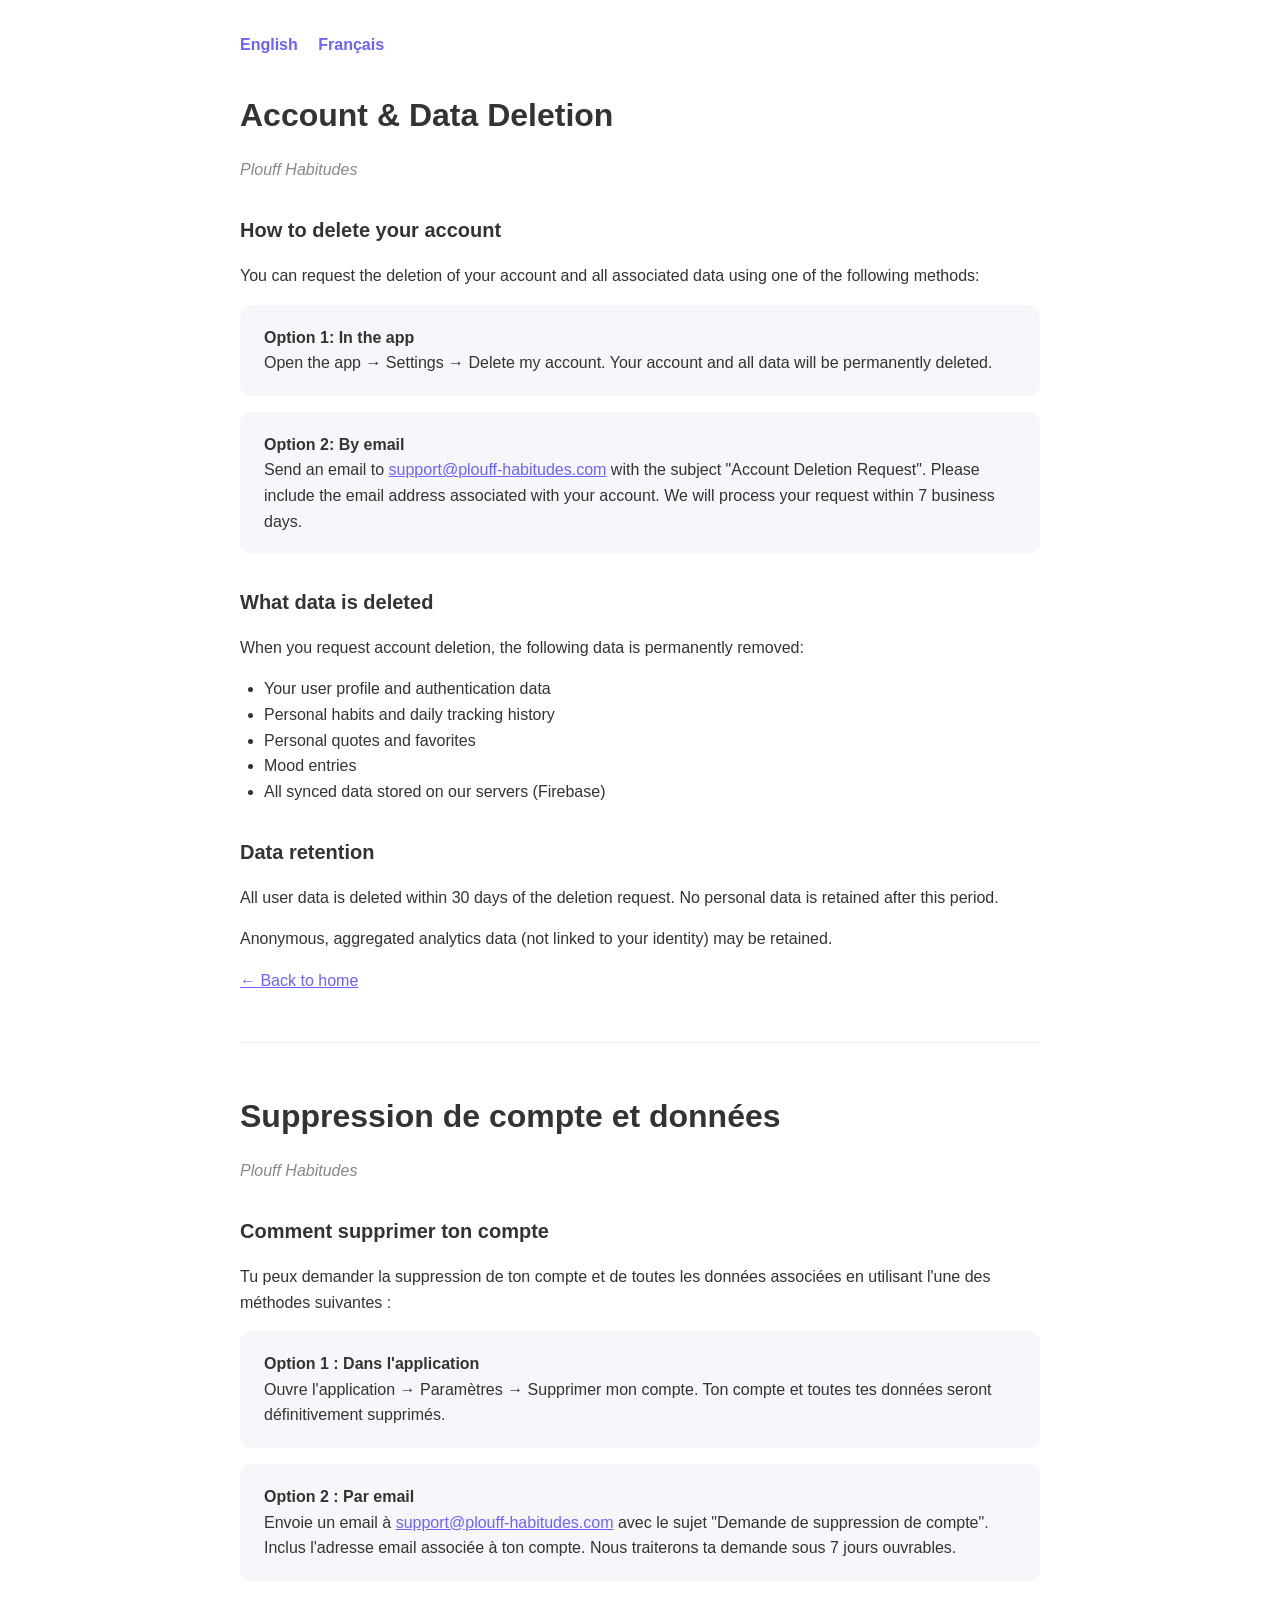
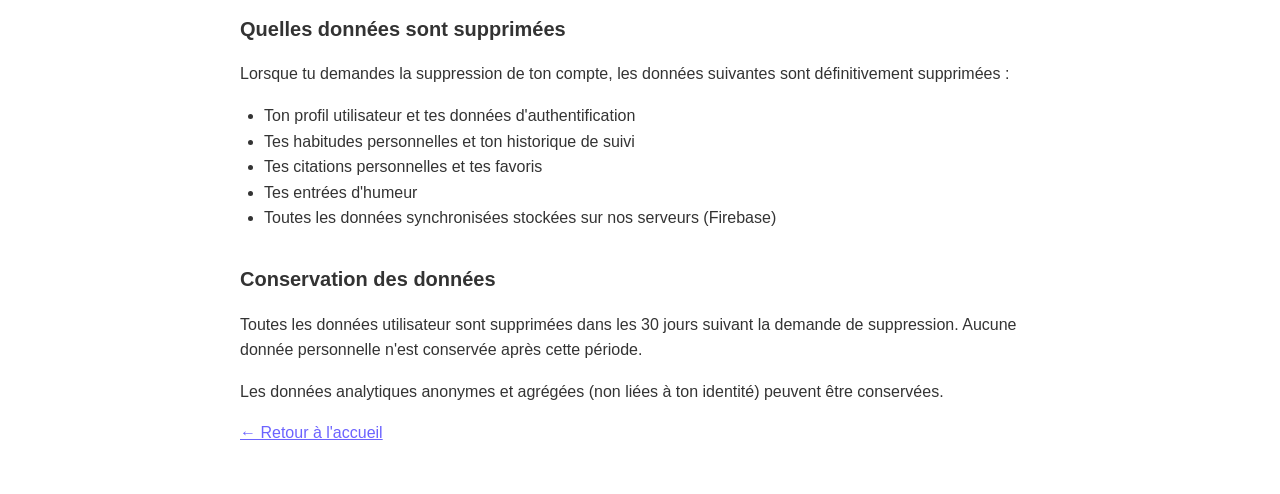
==== public/delete-account/index.html @ 006c6556 "Add static HTML pages for Google Play compliance Privacy policy and account deletion pages now serve" ====
<!DOCTYPE html>
<html lang="en">
<head>
  <meta charset="UTF-8" />
  <meta name="viewport" content="width=device-width, initial-scale=1.0" />
  <title>Account &amp; Data Deletion – Plouff Habitudes</title>
  <style>
    body { font-family: -apple-system, BlinkMacSystemFont, 'Segoe UI', sans-serif; max-width: 800px; margin: 0 auto; padding: 2rem; color: #333; line-height: 1.6; }
    h1 { font-size: 2rem; margin-bottom: 0.25rem; }
    h2 { font-size: 1.25rem; margin-top: 2rem; }
    ul { padding-left: 1.5rem; }
    a { color: #6c63ff; }
    .subtitle { color: #888; font-style: italic; margin-bottom: 2rem; }
    .lang-switch { margin-bottom: 2rem; }
    .lang-switch a { margin-right: 1rem; text-decoration: none; font-weight: bold; color: #6c63ff; }
    .box { background: #f7f7fb; border-radius: 12px; padding: 1.25rem 1.5rem; margin-bottom: 1rem; }
    hr { border: none; border-top: 1px solid #eee; margin: 3rem 0; }
  </style>
</head>
<body>

  <div class="lang-switch">
    <a href="#en">English</a>
    <a href="#fr">Français</a>
  </div>

  <!-- ENGLISH -->
  <section id="en">
    <h1>Account &amp; Data Deletion</h1>
    <p class="subtitle">Plouff Habitudes</p>

    <h2>How to delete your account</h2>
    <p>You can request the deletion of your account and all associated data using one of the following methods:</p>

    <div class="box">
      <strong>Option 1: In the app</strong><br />
      Open the app &rarr; Settings &rarr; Delete my account. Your account and all data will be permanently deleted.
    </div>

    <div class="box">
      <strong>Option 2: By email</strong><br />
      Send an email to <a href="mailto:support@plouff-habitudes.com">support@plouff-habitudes.com</a> with the subject "Account Deletion Request". Please include the email address associated with your account. We will process your request within 7 business days.
    </div>

    <h2>What data is deleted</h2>
    <p>When you request account deletion, the following data is permanently removed:</p>
    <ul>
      <li>Your user profile and authentication data</li>
      <li>Personal habits and daily tracking history</li>
      <li>Personal quotes and favorites</li>
      <li>Mood entries</li>
      <li>All synced data stored on our servers (Firebase)</li>
    </ul>

    <h2>Data retention</h2>
    <p>All user data is deleted within 30 days of the deletion request. No personal data is retained after this period.</p>
    <p>Anonymous, aggregated analytics data (not linked to your identity) may be retained.</p>

    <p><a href="/">&#8592; Back to home</a></p>
  </section>

  <hr />

  <!-- FRANÇAIS -->
  <section id="fr">
    <h1>Suppression de compte et données</h1>
    <p class="subtitle">Plouff Habitudes</p>

    <h2>Comment supprimer ton compte</h2>
    <p>Tu peux demander la suppression de ton compte et de toutes les données associées en utilisant l'une des méthodes suivantes :</p>

    <div class="box">
      <strong>Option 1 : Dans l'application</strong><br />
      Ouvre l'application &rarr; Paramètres &rarr; Supprimer mon compte. Ton compte et toutes tes données seront définitivement supprimés.
    </div>

    <div class="box">
      <strong>Option 2 : Par email</strong><br />
      Envoie un email à <a href="mailto:support@plouff-habitudes.com">support@plouff-habitudes.com</a> avec le sujet "Demande de suppression de compte". Inclus l'adresse email associée à ton compte. Nous traiterons ta demande sous 7 jours ouvrables.
    </div>

    <h2>Quelles données sont supprimées</h2>
    <p>Lorsque tu demandes la suppression de ton compte, les données suivantes sont définitivement supprimées :</p>
    <ul>
      <li>Ton profil utilisateur et tes données d'authentification</li>
      <li>Tes habitudes personnelles et ton historique de suivi</li>
      <li>Tes citations personnelles et tes favoris</li>
      <li>Tes entrées d'humeur</li>
      <li>Toutes les données synchronisées stockées sur nos serveurs (Firebase)</li>
    </ul>

    <h2>Conservation des données</h2>
    <p>Toutes les données utilisateur sont supprimées dans les 30 jours suivant la demande de suppression. Aucune donnée personnelle n'est conservée après cette période.</p>
    <p>Les données analytiques anonymes et agrégées (non liées à ton identité) peuvent être conservées.</p>

    <p><a href="/">&#8592; Retour à l'accueil</a></p>
  </section>

</body>
</html>
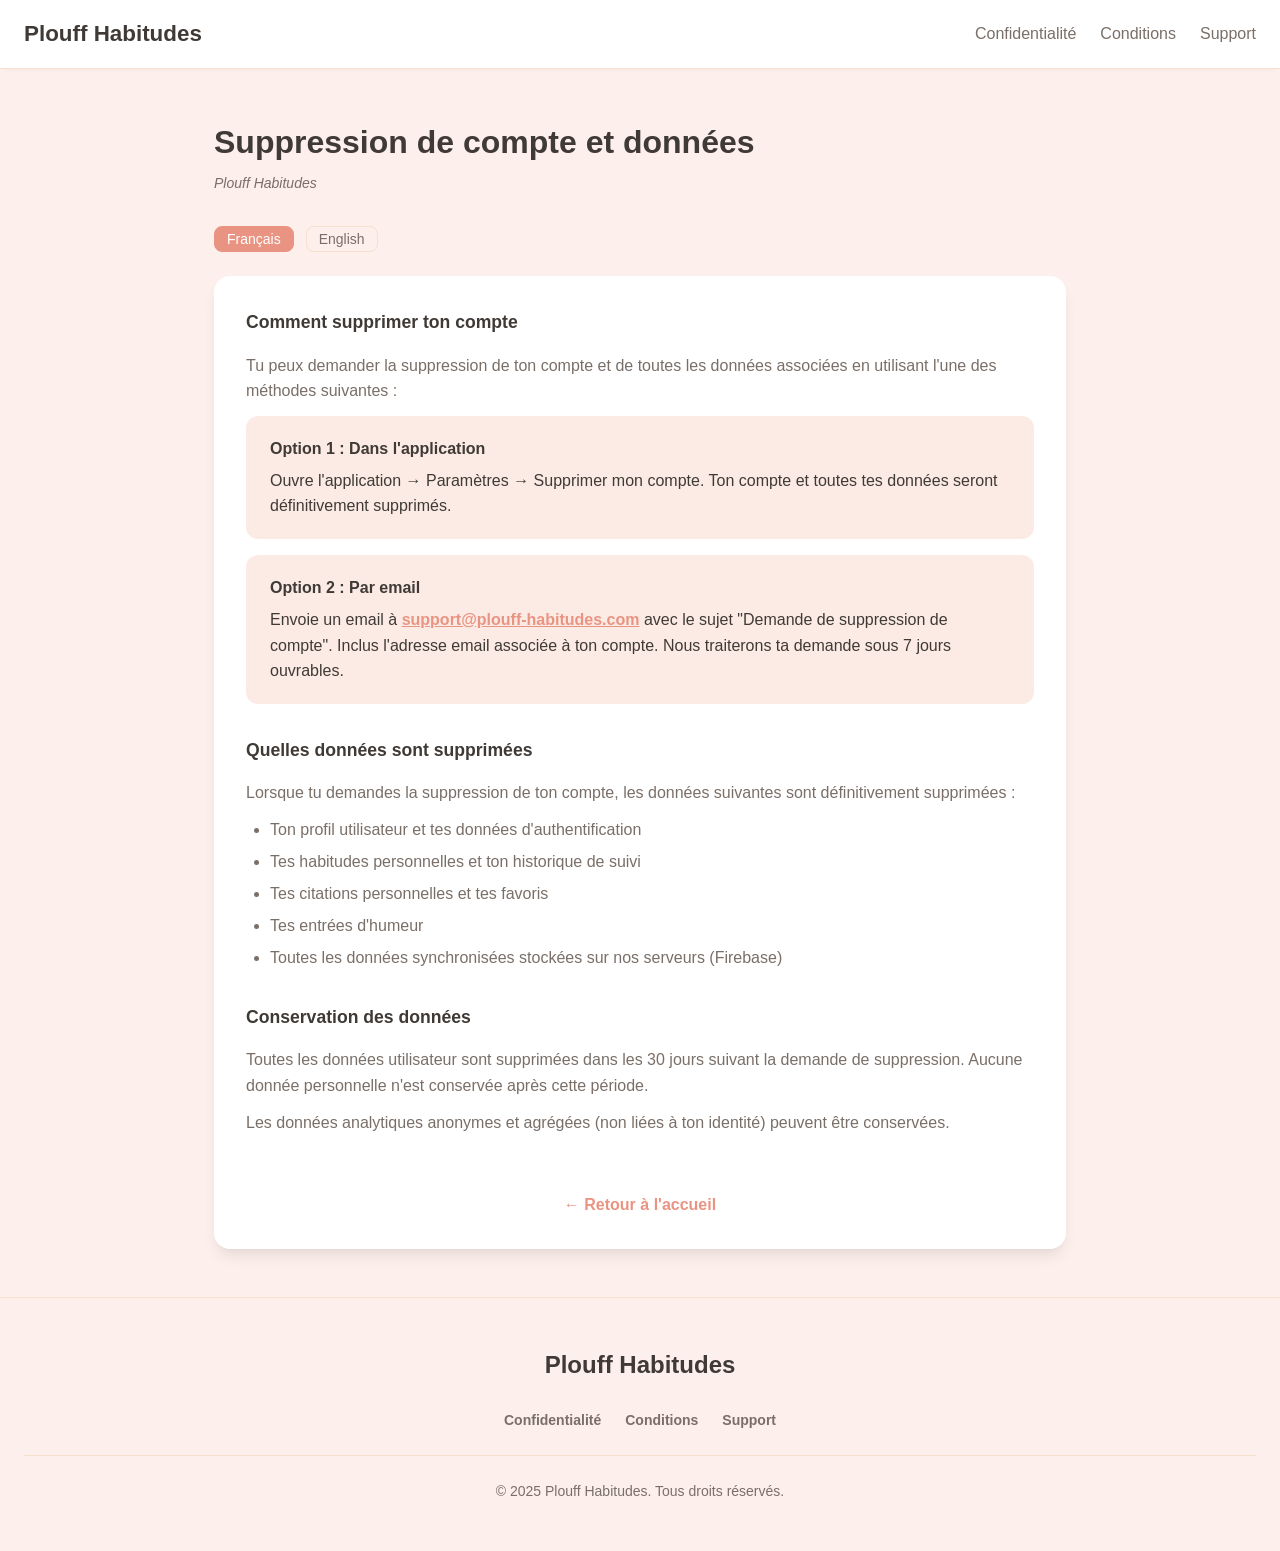
==== commit ff2a3172: "Fix style and French default on static privacy/delete-account pages Co-Authored-By: Claude Sonnet 4." ====
--- a/public/delete-account/index.html
+++ b/public/delete-account/index.html
@@ -1,100 +1,220 @@
 <!DOCTYPE html>
-<html lang="en">
+<html lang="fr">
 <head>
   <meta charset="UTF-8" />
   <meta name="viewport" content="width=device-width, initial-scale=1.0" />
-  <title>Account &amp; Data Deletion – Plouff Habitudes</title>
+  <title>Suppression de compte – Plouff Habitudes</title>
   <style>
-    body { font-family: -apple-system, BlinkMacSystemFont, 'Segoe UI', sans-serif; max-width: 800px; margin: 0 auto; padding: 2rem; color: #333; line-height: 1.6; }
-    h1 { font-size: 2rem; margin-bottom: 0.25rem; }
-    h2 { font-size: 1.25rem; margin-top: 2rem; }
-    ul { padding-left: 1.5rem; }
-    a { color: #6c63ff; }
-    .subtitle { color: #888; font-style: italic; margin-bottom: 2rem; }
-    .lang-switch { margin-bottom: 2rem; }
-    .lang-switch a { margin-right: 1rem; text-decoration: none; font-weight: bold; color: #6c63ff; }
-    .box { background: #f7f7fb; border-radius: 12px; padding: 1.25rem 1.5rem; margin-bottom: 1rem; }
-    hr { border: none; border-top: 1px solid #eee; margin: 3rem 0; }
+    *, *::before, *::after { box-sizing: border-box; margin: 0; padding: 0; }
+    body {
+      font-family: -apple-system, BlinkMacSystemFont, 'Segoe UI', Roboto, sans-serif;
+      background-color: #fdefeb;
+      color: #3F3A36;
+      line-height: 1.6;
+      min-height: 100vh;
+      display: flex;
+      flex-direction: column;
+    }
+
+    /* HEADER */
+    header {
+      background: #ffffff;
+      border-bottom: 1px solid #F7E1CE;
+      box-shadow: 0 4px 6px -4px rgba(0,0,0,0.05);
+      position: sticky;
+      top: 0;
+      z-index: 50;
+    }
+    .header-inner {
+      max-width: 1280px;
+      margin: 0 auto;
+      padding: 1rem 1.5rem;
+      display: flex;
+      align-items: center;
+      justify-content: space-between;
+    }
+    .header-logo { font-size: 1.4rem; font-weight: 700; color: #3F3A36; text-decoration: none; }
+    .header-nav { display: flex; gap: 1.5rem; }
+    .header-nav a { text-decoration: none; color: #7A6F68; font-weight: 500; transition: color 0.2s; }
+    .header-nav a:hover { color: #3F3A36; }
+    @media (max-width: 640px) { .header-nav { display: none; } }
+
+    /* MAIN */
+    main { flex: 1; max-width: 900px; margin: 0 auto; padding: 3rem 1.5rem; width: 100%; }
+    h1 { font-size: 2rem; font-weight: 700; color: #3F3A36; margin-bottom: 0.25rem; }
+    .subtitle { font-size: 0.875rem; color: #7A6F68; font-style: italic; margin-bottom: 2rem; }
+
+    .card {
+      background: #ffffff;
+      border-radius: 1rem;
+      box-shadow: 0 10px 15px -3px rgba(0,0,0,0.08), 0 4px 6px -4px rgba(0,0,0,0.05);
+      padding: 2rem;
+    }
+    .section { margin-bottom: 2rem; }
+    .section:last-child { margin-bottom: 0; }
+    h2 { font-size: 1.1rem; font-weight: 700; color: #3F3A36; margin-bottom: 1rem; }
+    p { color: #7A6F68; margin-bottom: 0.75rem; }
+    ul { list-style: disc; padding-left: 1.5rem; color: #7A6F68; }
+    ul li { margin-bottom: 0.4rem; }
+    a { color: #E99483; font-weight: 600; }
+    a:hover { text-decoration: underline; }
+
+    .box {
+      background: #fcebe4;
+      border-radius: 0.75rem;
+      padding: 1.25rem 1.5rem;
+      margin-bottom: 1rem;
+    }
+    .box strong { color: #3F3A36; display: block; margin-bottom: 0.4rem; }
+
+    .back-link { display: inline-block; color: #E99483; font-weight: 600; text-decoration: none; margin-top: 0.5rem; }
+    .back-link:hover { text-decoration: underline; }
+
+    /* LANG SWITCH */
+    .lang-switch { display: flex; gap: 0.75rem; margin-bottom: 1.5rem; }
+    .lang-btn {
+      background: none;
+      border: 1px solid #F7E1CE;
+      border-radius: 0.5rem;
+      padding: 0.25rem 0.75rem;
+      font-size: 0.875rem;
+      cursor: pointer;
+      color: #7A6F68;
+      font-weight: 500;
+      transition: all 0.2s;
+    }
+    .lang-btn.active { background: #E99483; color: #fff; border-color: #E99483; }
+    .section-en { display: none; }
+    .section-fr { display: block; }
+
+    /* FOOTER */
+    footer { background: #fdefeb; border-top: 1px solid #F7E1CE; padding: 3rem 1.5rem; }
+    .footer-inner { max-width: 1280px; margin: 0 auto; display: flex; flex-direction: column; align-items: center; gap: 1.5rem; }
+    .footer-logo { font-size: 1.5rem; font-weight: 700; color: #3F3A36; }
+    .footer-links { display: flex; gap: 1.5rem; flex-wrap: wrap; justify-content: center; }
+    .footer-links a { text-decoration: none; color: #7A6F68; font-size: 0.875rem; transition: color 0.2s; }
+    .footer-links a:hover { color: #3F3A36; }
+    .footer-copy { font-size: 0.875rem; color: #7A6F68; text-align: center; border-top: 1px solid #F7E1CE; padding-top: 1.5rem; width: 100%; }
   </style>
 </head>
 <body>
 
+<header>
+  <div class="header-inner">
+    <a href="/" class="header-logo">Plouff Habitudes</a>
+    <nav class="header-nav">
+      <a href="/privacy">Confidentialité</a>
+      <a href="/terms">Conditions</a>
+      <a href="/support">Support</a>
+    </nav>
+  </div>
+</header>
+
+<main>
+  <h1 id="page-title">Suppression de compte et données</h1>
+  <p class="subtitle">Plouff Habitudes</p>
+
   <div class="lang-switch">
-    <a href="#en">English</a>
-    <a href="#fr">Français</a>
-  </div>
-
-  <!-- ENGLISH -->
-  <section id="en">
-    <h1>Account &amp; Data Deletion</h1>
-    <p class="subtitle">Plouff Habitudes</p>
-
-    <h2>How to delete your account</h2>
-    <p>You can request the deletion of your account and all associated data using one of the following methods:</p>
-
-    <div class="box">
-      <strong>Option 1: In the app</strong><br />
-      Open the app &rarr; Settings &rarr; Delete my account. Your account and all data will be permanently deleted.
+    <button class="lang-btn active" onclick="setLang('fr')" id="btn-fr">Français</button>
+    <button class="lang-btn" onclick="setLang('en')" id="btn-en">English</button>
+  </div>
+
+  <div class="card">
+
+    <!-- FRANÇAIS -->
+    <div class="section-fr" id="content-fr">
+      <div class="section">
+        <h2>Comment supprimer ton compte</h2>
+        <p>Tu peux demander la suppression de ton compte et de toutes les données associées en utilisant l'une des méthodes suivantes :</p>
+        <div class="box">
+          <strong>Option 1 : Dans l'application</strong>
+          Ouvre l'application → Paramètres → Supprimer mon compte. Ton compte et toutes tes données seront définitivement supprimés.
+        </div>
+        <div class="box">
+          <strong>Option 2 : Par email</strong>
+          Envoie un email à <a href="mailto:support@plouff-habitudes.com">support@plouff-habitudes.com</a> avec le sujet "Demande de suppression de compte". Inclus l'adresse email associée à ton compte. Nous traiterons ta demande sous 7 jours ouvrables.
+        </div>
+      </div>
+      <div class="section">
+        <h2>Quelles données sont supprimées</h2>
+        <p>Lorsque tu demandes la suppression de ton compte, les données suivantes sont définitivement supprimées :</p>
+        <ul>
+          <li>Ton profil utilisateur et tes données d'authentification</li>
+          <li>Tes habitudes personnelles et ton historique de suivi</li>
+          <li>Tes citations personnelles et tes favoris</li>
+          <li>Tes entrées d'humeur</li>
+          <li>Toutes les données synchronisées stockées sur nos serveurs (Firebase)</li>
+        </ul>
+      </div>
+      <div class="section">
+        <h2>Conservation des données</h2>
+        <p>Toutes les données utilisateur sont supprimées dans les 30 jours suivant la demande de suppression. Aucune donnée personnelle n'est conservée après cette période.</p>
+        <p>Les données analytiques anonymes et agrégées (non liées à ton identité) peuvent être conservées.</p>
+      </div>
+      <div class="section" style="padding-top: 1rem; text-align: center;">
+        <a href="/" class="back-link">← Retour à l'accueil</a>
+      </div>
     </div>
 
-    <div class="box">
-      <strong>Option 2: By email</strong><br />
-      Send an email to <a href="mailto:support@plouff-habitudes.com">support@plouff-habitudes.com</a> with the subject "Account Deletion Request". Please include the email address associated with your account. We will process your request within 7 business days.
+    <!-- ENGLISH -->
+    <div class="section-en" id="content-en">
+      <div class="section">
+        <h2>How to delete your account</h2>
+        <p>You can request the deletion of your account and all associated data using one of the following methods:</p>
+        <div class="box">
+          <strong>Option 1: In the app</strong>
+          Open the app → Settings → Delete my account. Your account and all data will be permanently deleted.
+        </div>
+        <div class="box">
+          <strong>Option 2: By email</strong>
+          Send an email to <a href="mailto:support@plouff-habitudes.com">support@plouff-habitudes.com</a> with the subject "Account Deletion Request". Include the email address associated with your account. We will process your request within 7 business days.
+        </div>
+      </div>
+      <div class="section">
+        <h2>What data is deleted</h2>
+        <p>When you request account deletion, the following data is permanently removed:</p>
+        <ul>
+          <li>Your user profile and authentication data</li>
+          <li>Personal habits and daily tracking history</li>
+          <li>Personal quotes and favorites</li>
+          <li>Mood entries</li>
+          <li>All synced data stored on our servers (Firebase)</li>
+        </ul>
+      </div>
+      <div class="section">
+        <h2>Data retention</h2>
+        <p>All user data is deleted within 30 days of the deletion request. No personal data is retained after this period.</p>
+        <p>Anonymous, aggregated analytics data (not linked to your identity) may be retained.</p>
+      </div>
+      <div class="section" style="padding-top: 1rem; text-align: center;">
+        <a href="/" class="back-link">← Back to home</a>
+      </div>
     </div>
 
-    <h2>What data is deleted</h2>
-    <p>When you request account deletion, the following data is permanently removed:</p>
-    <ul>
-      <li>Your user profile and authentication data</li>
-      <li>Personal habits and daily tracking history</li>
-      <li>Personal quotes and favorites</li>
-      <li>Mood entries</li>
-      <li>All synced data stored on our servers (Firebase)</li>
-    </ul>
-
-    <h2>Data retention</h2>
-    <p>All user data is deleted within 30 days of the deletion request. No personal data is retained after this period.</p>
-    <p>Anonymous, aggregated analytics data (not linked to your identity) may be retained.</p>
-
-    <p><a href="/">&#8592; Back to home</a></p>
-  </section>
-
-  <hr />
-
-  <!-- FRANÇAIS -->
-  <section id="fr">
-    <h1>Suppression de compte et données</h1>
-    <p class="subtitle">Plouff Habitudes</p>
-
-    <h2>Comment supprimer ton compte</h2>
-    <p>Tu peux demander la suppression de ton compte et de toutes les données associées en utilisant l'une des méthodes suivantes :</p>
-
-    <div class="box">
-      <strong>Option 1 : Dans l'application</strong><br />
-      Ouvre l'application &rarr; Paramètres &rarr; Supprimer mon compte. Ton compte et toutes tes données seront définitivement supprimés.
+  </div>
+</main>
+
+<footer>
+  <div class="footer-inner">
+    <div class="footer-logo">Plouff Habitudes</div>
+    <div class="footer-links">
+      <a href="/privacy">Confidentialité</a>
+      <a href="/terms">Conditions</a>
+      <a href="/support">Support</a>
     </div>
-
-    <div class="box">
-      <strong>Option 2 : Par email</strong><br />
-      Envoie un email à <a href="mailto:support@plouff-habitudes.com">support@plouff-habitudes.com</a> avec le sujet "Demande de suppression de compte". Inclus l'adresse email associée à ton compte. Nous traiterons ta demande sous 7 jours ouvrables.
-    </div>
-
-    <h2>Quelles données sont supprimées</h2>
-    <p>Lorsque tu demandes la suppression de ton compte, les données suivantes sont définitivement supprimées :</p>
-    <ul>
-      <li>Ton profil utilisateur et tes données d'authentification</li>
-      <li>Tes habitudes personnelles et ton historique de suivi</li>
-      <li>Tes citations personnelles et tes favoris</li>
-      <li>Tes entrées d'humeur</li>
-      <li>Toutes les données synchronisées stockées sur nos serveurs (Firebase)</li>
-    </ul>
-
-    <h2>Conservation des données</h2>
-    <p>Toutes les données utilisateur sont supprimées dans les 30 jours suivant la demande de suppression. Aucune donnée personnelle n'est conservée après cette période.</p>
-    <p>Les données analytiques anonymes et agrégées (non liées à ton identité) peuvent être conservées.</p>
-
-    <p><a href="/">&#8592; Retour à l'accueil</a></p>
-  </section>
+    <div class="footer-copy">© 2025 Plouff Habitudes. Tous droits réservés.</div>
+  </div>
+</footer>
+
+<script>
+  function setLang(lang) {
+    document.getElementById('content-fr').style.display = lang === 'fr' ? 'block' : 'none';
+    document.getElementById('content-en').style.display = lang === 'en' ? 'block' : 'none';
+    document.getElementById('btn-fr').classList.toggle('active', lang === 'fr');
+    document.getElementById('btn-en').classList.toggle('active', lang === 'en');
+    document.getElementById('page-title').textContent = lang === 'fr' ? 'Suppression de compte et données' : 'Account & Data Deletion';
+  }
+</script>
 
 </body>
 </html>
